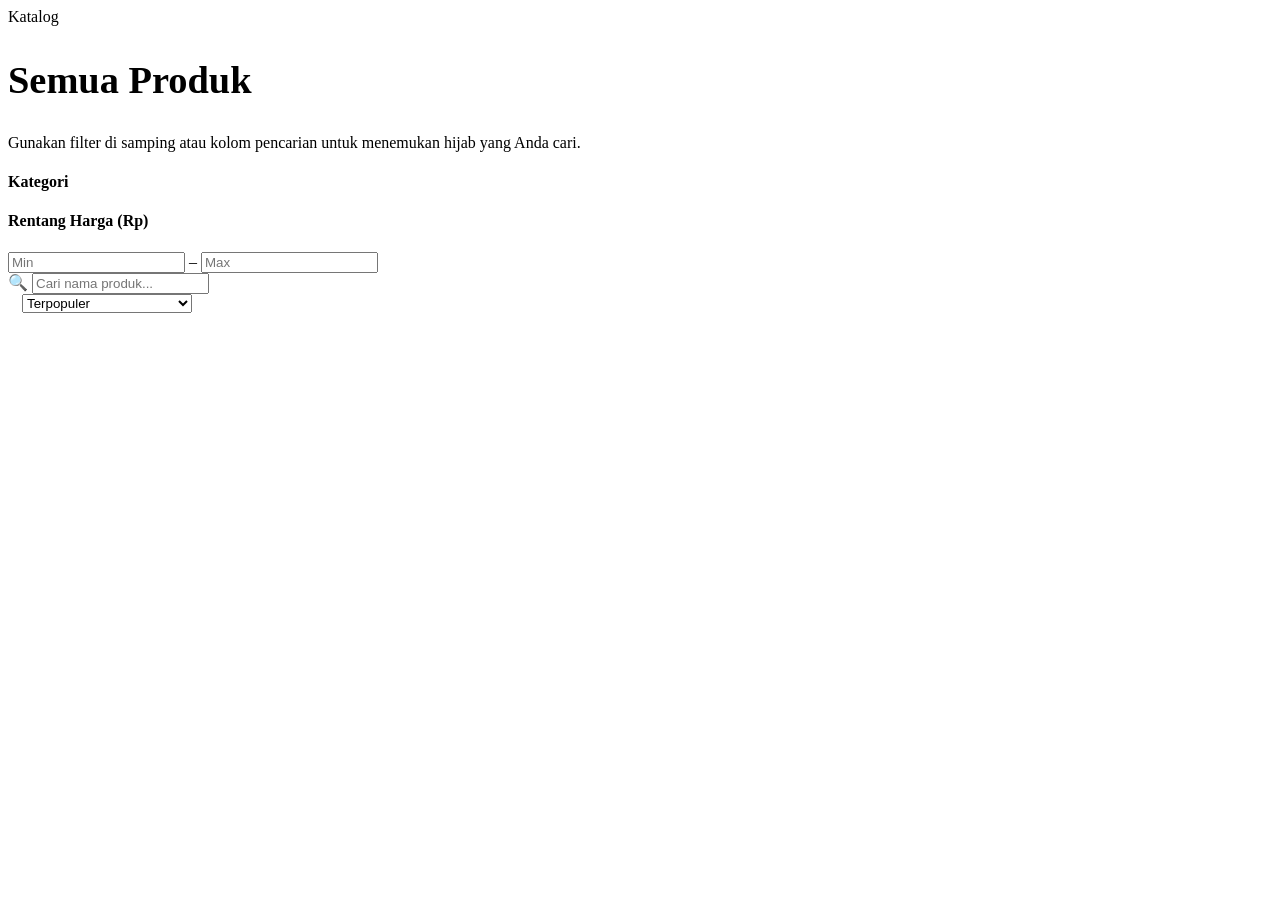
==== categories.html @ 89c9189e "Add files via upload" ====
<!DOCTYPE html>
<html lang="id">
<head>
<meta charset="UTF-8">
<meta name="viewport" content="width=device-width, initial-scale=1.0">
<title>Katalog Produk — Nat's Collection</title>
<meta name="description" content="Jelajahi seluruh koleksi bergo instan, pasmina crinkle, dan segi empat premium Nat's Collection.">
<link rel="stylesheet" href="css/style.css">
<link rel="stylesheet" href="css/darkmode.css">
<link rel="stylesheet" href="css/responsive.css">
</head>
<body>
<header id="site-header"></header>

<section class="section" style="padding-bottom:0">
  <div class="container">
    <span class="eyebrow">Katalog</span>
    <h1 style="font-size:clamp(1.9rem,3vw,2.6rem)">Semua Produk</h1>
    <p class="lead" style="margin-bottom:0">Gunakan filter di samping atau kolom pencarian untuk menemukan hijab yang Anda cari.</p>
  </div>
</section>

<section class="section">
  <div class="container catalog-layout">
    <aside class="filter-panel">
      <div class="filter-group">
        <h4>Kategori</h4>
        <div id="cat-filter-list"></div>
      </div>
      <div class="filter-group">
        <h4>Rentang Harga (Rp)</h4>
        <div class="price-inputs">
          <input type="number" id="price-min" placeholder="Min" min="0" step="10000">
          <span>–</span>
          <input type="number" id="price-max" placeholder="Max" min="0" step="10000">
        </div>
      </div>
    </aside>

    <div>
      <div class="catalog-toolbar">
        <div class="catalog-search">
          <span aria-hidden="true">🔍</span>
          <input type="search" id="catalog-search-input" placeholder="Cari nama produk...">
        </div>
        <div style="display:flex;align-items:center;gap:14px">
          <span class="muted" id="result-count" style="font-size:.85rem"></span>
          <select id="sort-select" class="sort-select">
            <option value="popular">Terpopuler</option>
            <option value="price-asc">Harga: Rendah ke Tinggi</option>
            <option value="price-desc">Harga: Tinggi ke Rendah</option>
            <option value="rating">Rating Tertinggi</option>
          </select>
        </div>
      </div>
      <div class="product-grid" id="catalog-grid"></div>
    </div>
  </div>
</section>

<footer id="site-footer"></footer>
<div id="toast" role="status" aria-live="polite"></div>

<script src="js/data.js"></script>
<script src="js/analytics.js"></script>
<script src="js/script.js"></script>
<script src="js/products.js"></script>
<script src="js/darkmode.js"></script>
<script>
  renderHeader("categories.html");
  renderFooter();
</script>
</body>
</html>
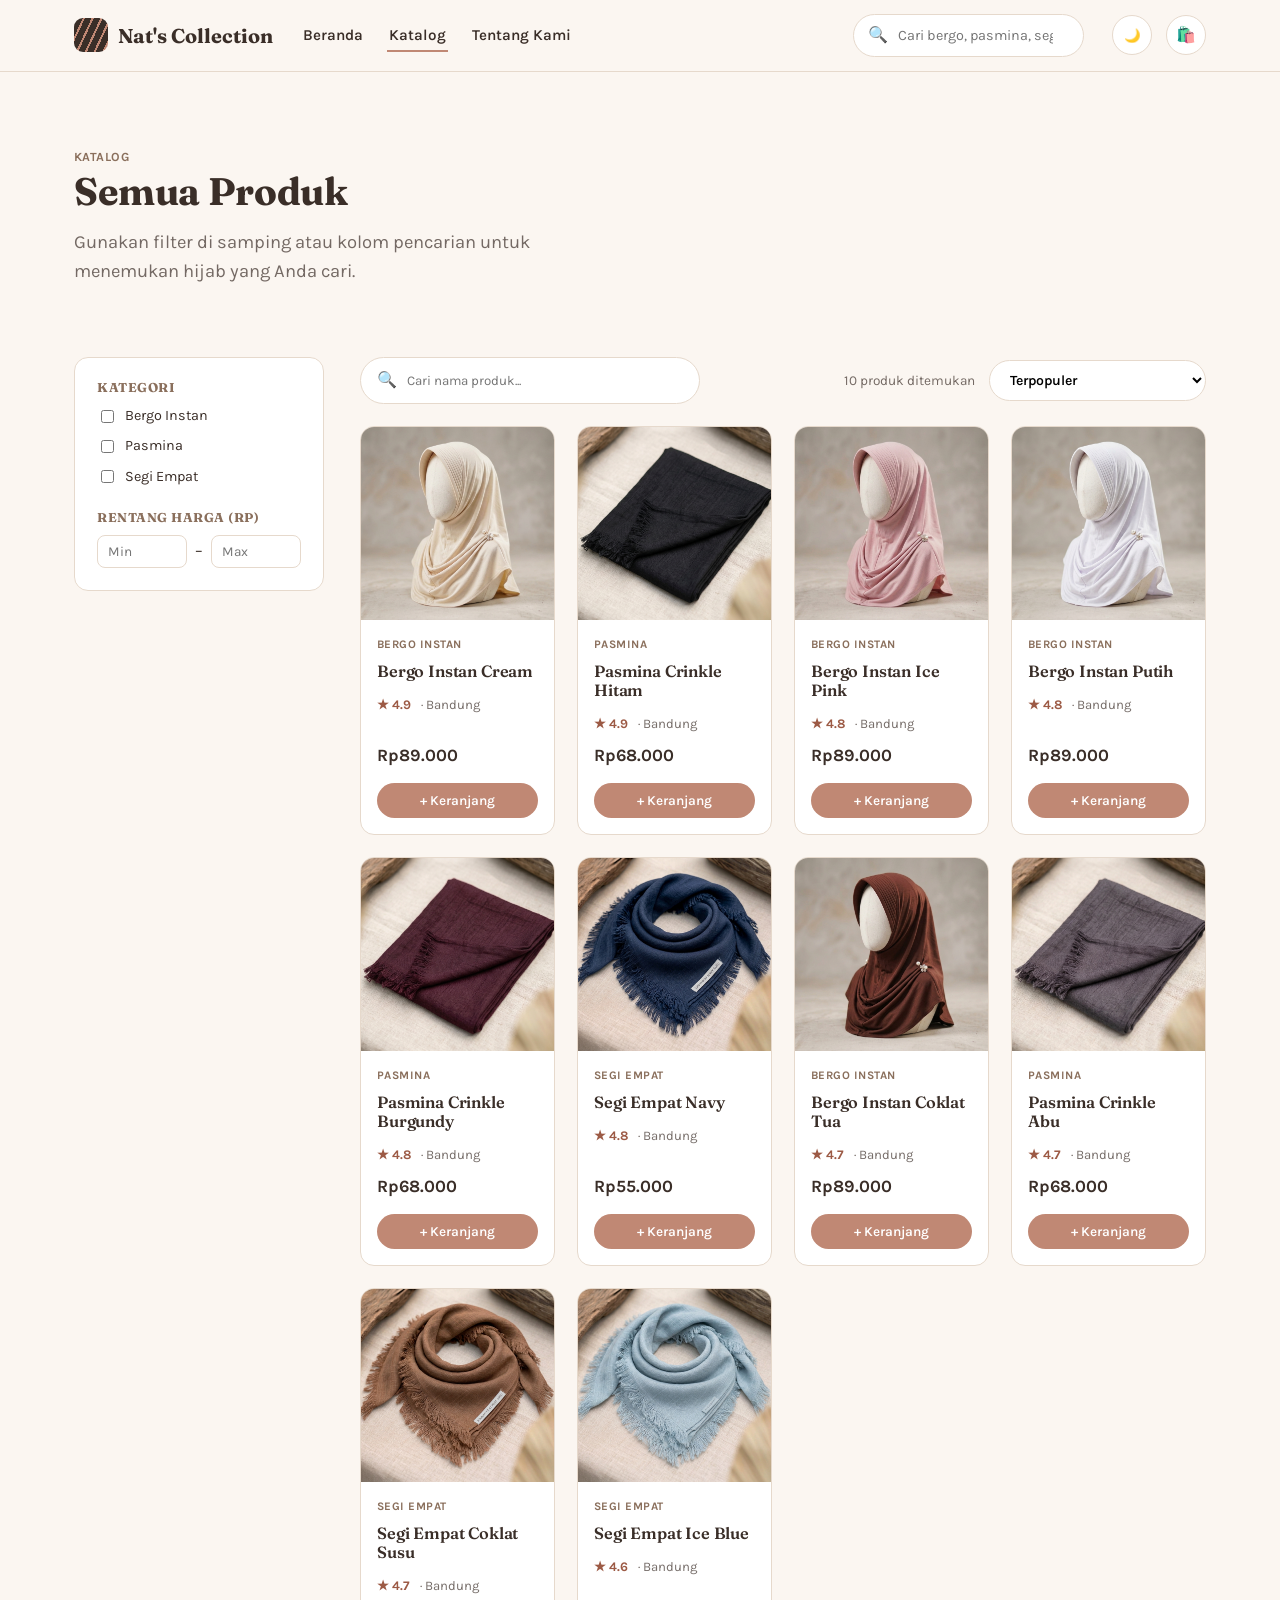
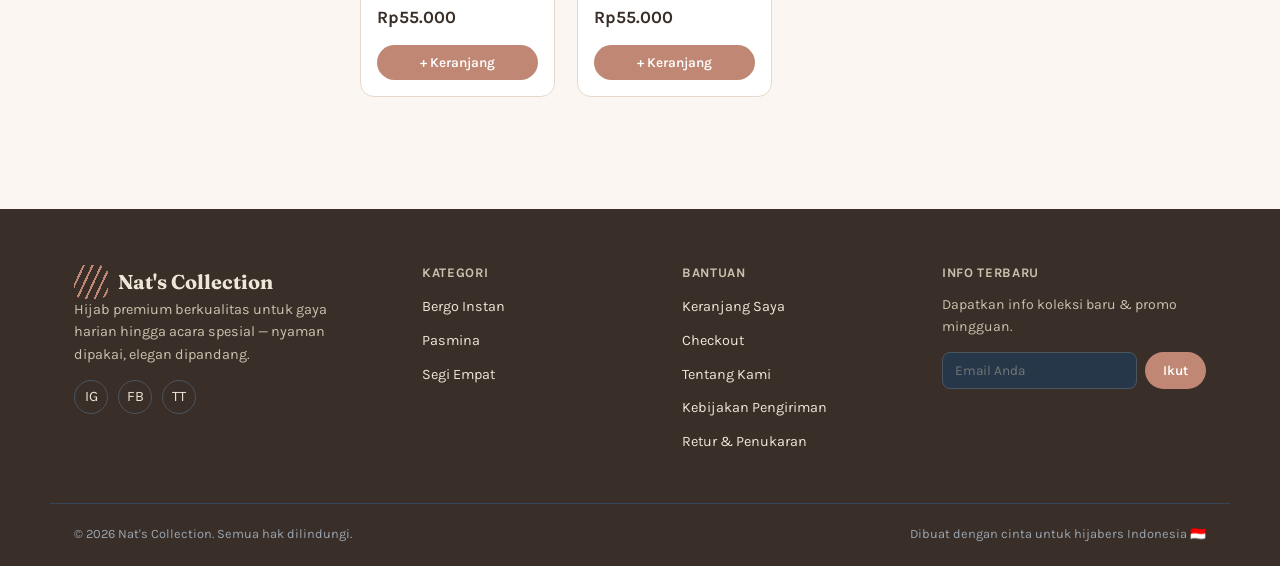
==== commit e4e3339b: "Add files via upload" ====
--- a/categories.html
+++ b/categories.html
@@ -30,9 +30,9 @@
       <div class="filter-group">
         <h4>Rentang Harga (Rp)</h4>
         <div class="price-inputs">
-          <input type="number" id="price-min" placeholder="Min" min="0" step="10000">
+          <input type="number" id="price-min" placeholder="Min" min="30000" step="10000">
           <span>–</span>
-          <input type="number" id="price-max" placeholder="Max" min="0" step="10000">
+          <input type="number" id="price-max" placeholder="Max" min="90000" step="10000">
         </div>
       </div>
     </aside>
--- a/css/style.css
+++ b/css/style.css
@@ -0,0 +1,311 @@
+/* ============================================================
+   Nat's Collection — Core Stylesheet
+   Token system:
+     Warna : --ink #3A2E28, --gold (rose) #C08874, --teal (taupe) #8A6F5C,
+             --paper #FBF6F1, --paper-2 #F3E8DE
+     Tipografi : Fraunces (display) + Karla (teks/UI)
+     Motif   : garis rumbai/tassel berulang sebagai signature elemen
+   ============================================================ */
+
+@import url("https://fonts.googleapis.com/css2?family=Fraunces:ital,opsz,wght@0,9..144,400;0,9..144,600;0,9..144,700;1,9..144,500&family=Karla:wght@400;500;600;700&display=swap");
+
+:root {
+  --ink: #3A2E28;
+  --ink-70: #3A2E28b3;
+  --gold: #C08874;
+  --gold-dark: #9c5a45;
+  --teal: #8A6F5C;
+  --paper: #FBF6F1;
+  --paper-2: #F3E8DE;
+  --line: #E6D9CC;
+  --white: #FFFFFF;
+  --danger: #B3452E;
+  --radius: 14px;
+  --radius-sm: 8px;
+  --shadow: 0 12px 30px -14px rgba(58, 46, 40, 0.28);
+  --font-display: "Fraunces", serif;
+  --font-body: "Karla", sans-serif;
+}
+
+* { box-sizing: border-box; }
+html { scroll-behavior: smooth; }
+
+body {
+  margin: 0;
+  font-family: var(--font-body);
+  color: var(--ink);
+  background: var(--paper);
+  line-height: 1.55;
+  -webkit-font-smoothing: antialiased;
+}
+
+img { max-width: 100%; display: block; }
+a { color: inherit; text-decoration: none; }
+ul { list-style: none; margin: 0; padding: 0; }
+button { font-family: inherit; cursor: pointer; }
+input, select, textarea { font-family: inherit; }
+
+h1, h2, h3, h4 {
+  font-family: var(--font-display);
+  font-weight: 700;
+  line-height: 1.15;
+  margin: 0 0 .4em;
+  letter-spacing: -0.01em;
+}
+h1 { font-size: clamp(2.4rem, 4vw, 3.6rem); }
+h2 { font-size: clamp(1.6rem, 2.6vw, 2.2rem); }
+h3 { font-size: 1.15rem; }
+p { margin: 0 0 1em; }
+
+.container { max-width: 1180px; margin: 0 auto; padding: 0 24px; }
+.section { padding: 72px 0; }
+
+:focus-visible {
+  outline: 3px solid var(--gold);
+  outline-offset: 2px;
+}
+
+/* ---------- Signature motif: rumbai (fringe) divider ---------- */
+.parang-divider {
+  height: 14px;
+  background-image: repeating-linear-gradient(115deg, var(--gold) 0 3px, transparent 3px 18px),
+                     repeating-linear-gradient(115deg, var(--teal) 9px 12px, transparent 12px 27px);
+  opacity: .9;
+}
+
+/* ---------- Buttons ---------- */
+.btn {
+  display: inline-flex;
+  align-items: center;
+  gap: 8px;
+  padding: 13px 26px;
+  border-radius: 999px;
+  font-weight: 600;
+  font-size: .95rem;
+  border: 2px solid transparent;
+  transition: transform .15s ease, box-shadow .15s ease, background .15s ease;
+}
+.btn:hover { transform: translateY(-1px); }
+.btn-primary { background: var(--gold); color: var(--white); }
+.btn-primary:hover { background: var(--gold-dark); box-shadow: var(--shadow); }
+.btn-secondary { background: transparent; border-color: var(--ink); color: var(--ink); }
+.btn-secondary:hover { background: var(--ink); color: var(--paper); }
+.btn-ghost { background: transparent; color: var(--ink); border-color: var(--line); }
+.btn-ghost:hover { border-color: var(--ink); }
+.btn-block { width: 100%; justify-content: center; }
+.btn-sm { padding: 8px 16px; font-size: .85rem; }
+.btn[disabled] { opacity: .5; cursor: not-allowed; transform: none; }
+
+/* ---------- Header ---------- */
+.nav {
+  position: sticky; top: 0; z-index: 40;
+  background: var(--paper); border-bottom: 1px solid var(--line);
+}
+.nav-inner {
+  max-width: 1180px; margin: 0 auto; padding: 14px 24px;
+  display: flex; align-items: center; gap: 28px;
+}
+.brand { display: flex; align-items: center; gap: 10px; font-family: var(--font-display); font-weight: 700; font-size: 1.25rem; color: var(--ink); }
+.brand-mark {
+  width: 34px; height: 34px; border-radius: 9px;
+  background: var(--ink);
+  background-image: repeating-linear-gradient(115deg, var(--gold) 0 2px, transparent 2px 8px);
+  flex-shrink: 0;
+}
+.nav-links { display: flex; gap: 22px; margin-right: auto; }
+.nav-links a { font-weight: 600; font-size: .95rem; padding: 6px 2px; border-bottom: 2px solid transparent; }
+.nav-links a:hover, .nav-links a.active { border-color: var(--gold); }
+.nav-actions { display: flex; align-items: center; gap: 14px; }
+.icon-btn {
+  position: relative; width: 40px; height: 40px; border-radius: 999px;
+  border: 1px solid var(--line); background: var(--white);
+  display: flex; align-items: center; justify-content: center;
+}
+.icon-btn:hover { border-color: var(--ink); }
+.cart-badge {
+  position: absolute; top: -6px; right: -6px; min-width: 18px; height: 18px;
+  border-radius: 999px; background: var(--gold); color: #fff; font-size: .68rem;
+  font-weight: 700; display: flex; align-items: center; justify-content: center; padding: 0 4px;
+}
+.nav-search {
+  display: flex; align-items: center; gap: 8px;
+  border: 1px solid var(--line); border-radius: 999px; padding: 8px 14px;
+  background: var(--white); min-width: 200px;
+}
+.nav-search input { border: none; outline: none; background: transparent; width: 100%; font-size: .9rem; }
+.nav-toggle { display: none; }
+
+/* ---------- Hero ---------- */
+.hero { background: var(--paper-2); }
+.hero-inner {
+  max-width: 1180px; margin: 0 auto; padding: 84px 24px;
+  display: grid; grid-template-columns: 1.1fr .9fr; gap: 56px; align-items: center;
+}
+.hero-eyebrow { display: inline-block; color: var(--teal); font-weight: 700; letter-spacing: .04em; font-size: .8rem; margin-bottom: 14px; text-transform: uppercase; }
+.lead { font-size: 1.15rem; color: var(--ink-70); max-width: 46ch; }
+.hero-cta { display: flex; gap: 14px; margin-top: 8px; flex-wrap: wrap; }
+.hero-visual svg { width: 100%; height: auto; border-radius: 20px; box-shadow: var(--shadow); }
+
+/* ---------- Section head ---------- */
+.section-head { display: flex; justify-content: space-between; align-items: flex-end; margin-bottom: 34px; gap: 20px; flex-wrap: wrap; }
+.eyebrow { color: var(--teal); font-weight: 700; text-transform: uppercase; letter-spacing: .04em; font-size: .78rem; }
+.link-btn { font-weight: 700; color: var(--gold); white-space: nowrap; }
+.link-btn:hover { text-decoration: underline; }
+
+/* ---------- Category grid ---------- */
+.cat-grid { display: grid; grid-template-columns: repeat(6, 1fr); gap: 18px; }
+.cat-card {
+  background: var(--white); border: 1px solid var(--line); border-radius: var(--radius);
+  padding: 22px 18px; display: flex; flex-direction: column; gap: 6px;
+  transition: box-shadow .15s ease, transform .15s ease;
+}
+.cat-card:hover { box-shadow: var(--shadow); transform: translateY(-3px); }
+.cat-icon {
+  width: 40px; height: 40px; border-radius: 10px; color: #fff;
+  display: flex; align-items: center; justify-content: center;
+  font-family: var(--font-display); font-weight: 700; margin-bottom: 6px;
+}
+.cat-card p { font-size: .85rem; color: var(--ink-70); margin: 0; }
+
+/* ---------- Product grid & card ---------- */
+.product-grid { display: grid; grid-template-columns: repeat(4, 1fr); gap: 22px; }
+.product-card {
+  background: var(--white); border: 1px solid var(--line); border-radius: var(--radius);
+  overflow: hidden; display: flex; flex-direction: column;
+  transition: box-shadow .15s ease, transform .15s ease;
+}
+.product-card:hover { box-shadow: var(--shadow); transform: translateY(-3px); }
+.product-thumb {
+  aspect-ratio: 1 / 1; position: relative; display: flex; align-items: center; justify-content: center;
+  cursor: pointer; overflow: hidden; background: var(--paper-2);
+}
+.product-thumb img {
+  width: 100%; height: 100%; object-fit: cover; object-position: top center;
+  transition: transform .3s ease;
+}
+.product-card:hover .product-thumb img { transform: scale(1.04); }
+.product-body { padding: 16px; display: flex; flex-direction: column; gap: 8px; flex: 1; }
+.product-cat { font-size: .72rem; text-transform: uppercase; letter-spacing: .04em; color: var(--teal); font-weight: 700; }
+.product-name { font-family: var(--font-display); font-weight: 600; font-size: 1.02rem; cursor: pointer; }
+.product-name:hover { color: var(--gold-dark); }
+.product-meta { display: flex; align-items: center; gap: 10px; font-size: .82rem; color: var(--ink-70); }
+.rating { display: flex; align-items: center; gap: 4px; color: var(--gold-dark); font-weight: 700; }
+.product-price { font-weight: 700; font-size: 1.08rem; margin-top: auto; }
+.product-actions { display: flex; gap: 8px; margin-top: 6px; }
+
+/* ---------- Footer ---------- */
+footer {
+  background: var(--ink); color: #EDE7D8; padding: 56px 0 22px; margin-top: 40px;
+}
+.footer-grid { display: grid; grid-template-columns: 1.4fr 1fr 1fr 1.2fr; gap: 40px; }
+.footer-brand p { color: #C9C2AD; font-size: .9rem; max-width: 32ch; }
+footer h4 { font-family: var(--font-body); font-size: .82rem; text-transform: uppercase; letter-spacing: .05em; color: #C9C2AD; margin-bottom: 14px; }
+footer li { margin-bottom: 9px; }
+footer a { color: #EDE7D8; font-size: .9rem; }
+footer a:hover { color: var(--gold); }
+.footer-social { display: flex; gap: 10px; margin-top: 14px; }
+.footer-social a { width: 34px; height: 34px; border-radius: 999px; border: 1px solid #4A5560; display: flex; align-items: center; justify-content: center; }
+.newsletter-form { display: flex; gap: 8px; margin-top: 10px; }
+.newsletter-form input { flex: 1; border-radius: 8px; border: 1px solid #4A5560; background: #26374a; color: #fff; padding: 10px 12px; font-size: .85rem; }
+.footer-bottom { border-top: 1px solid #33465a; margin-top: 40px; padding-top: 20px; display: flex; justify-content: space-between; font-size: .8rem; color: #9AA6B2; flex-wrap: wrap; gap: 10px; }
+
+/* ---------- Toast ---------- */
+#toast {
+  position: fixed; bottom: 26px; left: 50%; transform: translate(-50%, 20px);
+  background: var(--ink); color: var(--paper); padding: 13px 22px; border-radius: 999px;
+  font-size: .88rem; font-weight: 600; opacity: 0; pointer-events: none; z-index: 100;
+  transition: opacity .25s ease, transform .25s ease; box-shadow: var(--shadow);
+}
+#toast.show { opacity: 1; transform: translate(-50%, 0); }
+
+/* ---------- Modal ---------- */
+.modal-overlay {
+  position: fixed; inset: 0; background: rgba(30,42,56,.55); z-index: 90;
+  display: none; align-items: center; justify-content: center; padding: 20px;
+}
+.modal-overlay.open { display: flex; }
+.modal {
+  background: var(--paper); border-radius: 18px; max-width: 860px; width: 100%;
+  max-height: 88vh; overflow-y: auto; position: relative; box-shadow: var(--shadow);
+}
+.modal-close {
+  position: absolute; top: 14px; right: 14px; width: 36px; height: 36px; border-radius: 999px;
+  background: var(--white); border: 1px solid var(--line); font-size: 1.1rem; z-index: 2;
+}
+.modal-grid { display: grid; grid-template-columns: 1fr 1fr; }
+.modal-visual { aspect-ratio: 1/1; display: flex; align-items: center; justify-content: center; border-radius: 18px 0 0 18px; overflow: hidden; background: var(--paper-2); }
+.modal-visual img { width: 100%; height: 100%; object-fit: cover; object-position: top center; }
+.modal-info { padding: 34px; display: flex; flex-direction: column; gap: 12px; }
+.qty-row { display: flex; align-items: center; gap: 12px; margin: 8px 0; }
+.qty-control { display: flex; align-items: center; border: 1px solid var(--line); border-radius: 999px; overflow: hidden; }
+.qty-control button { width: 34px; height: 34px; background: var(--white); border: none; font-size: 1rem; }
+.qty-control button:hover { background: var(--paper-2); }
+.qty-control input { width: 42px; text-align: center; border: none; font-weight: 700; }
+.tag-row { display: flex; gap: 6px; flex-wrap: wrap; }
+.tag { background: var(--paper-2); border-radius: 999px; padding: 4px 11px; font-size: .76rem; font-weight: 600; color: var(--ink-70); }
+
+/* ---------- Catalog page ---------- */
+.catalog-layout { display: grid; grid-template-columns: 250px 1fr; gap: 36px; align-items: start; }
+.filter-panel { background: var(--white); border: 1px solid var(--line); border-radius: var(--radius); padding: 22px; position: sticky; top: 90px; }
+.filter-group { margin-bottom: 22px; }
+.filter-group:last-child { margin-bottom: 0; }
+.filter-group h4 { font-size: .8rem; text-transform: uppercase; letter-spacing: .04em; color: var(--teal); margin-bottom: 10px; }
+.filter-check { display: flex; align-items: center; gap: 8px; margin-bottom: 8px; font-size: .9rem; }
+.price-inputs { display: flex; gap: 8px; align-items: center; }
+.price-inputs input { width: 100%; padding: 8px 10px; border: 1px solid var(--line); border-radius: 8px; font-size: .85rem; }
+.catalog-toolbar { display: flex; justify-content: space-between; align-items: center; margin-bottom: 22px; gap: 14px; flex-wrap: wrap; }
+.catalog-search { display: flex; gap: 8px; align-items: center; border: 1px solid var(--line); border-radius: 999px; padding: 10px 16px; background: var(--white); flex: 1; max-width: 340px; }
+.catalog-search input { border: none; outline: none; background: transparent; width: 100%; }
+.sort-select { border: 1px solid var(--line); border-radius: 999px; padding: 10px 16px; background: var(--white); font-weight: 600; font-size: .88rem; }
+.empty-state { text-align: center; padding: 60px 20px; color: var(--ink-70); }
+
+/* ---------- Cart page ---------- */
+.cart-layout { display: grid; grid-template-columns: 1fr 340px; gap: 36px; align-items: start; }
+.cart-item { display: grid; grid-template-columns: 74px 1fr auto auto; gap: 16px; align-items: center; padding: 18px 0; border-bottom: 1px solid var(--line); }
+.cart-thumb { width: 74px; height: 74px; border-radius: 10px; overflow: hidden; background: var(--paper-2); flex-shrink: 0; }
+.cart-thumb img { width: 100%; height: 100%; object-fit: cover; object-position: top center; }
+.cart-remove { color: var(--danger); font-size: .82rem; font-weight: 700; margin-top: 6px; }
+.summary-box { background: var(--white); border: 1px solid var(--line); border-radius: var(--radius); padding: 24px; position: sticky; top: 90px; }
+.summary-row { display: flex; justify-content: space-between; margin-bottom: 12px; font-size: .92rem; }
+.summary-row.total { font-weight: 700; font-size: 1.15rem; border-top: 1px solid var(--line); padding-top: 14px; margin-top: 14px; }
+.promo-row { display: flex; gap: 8px; margin: 14px 0; }
+.promo-row input { flex: 1; padding: 10px 12px; border: 1px solid var(--line); border-radius: 8px; }
+
+/* ---------- Checkout page ---------- */
+.checkout-layout { display: grid; grid-template-columns: 1.3fr 1fr; gap: 40px; align-items: start; }
+.form-card { background: var(--white); border: 1px solid var(--line); border-radius: var(--radius); padding: 28px; margin-bottom: 22px; }
+.form-row { display: grid; grid-template-columns: 1fr 1fr; gap: 14px; margin-bottom: 14px; }
+.field { display: flex; flex-direction: column; gap: 6px; }
+.field.full { grid-column: 1 / -1; }
+.field label { font-size: .82rem; font-weight: 700; }
+.field input, .field select, .field textarea {
+  padding: 11px 13px; border: 1px solid var(--line); border-radius: 8px; font-size: .92rem; background: var(--paper);
+}
+.field input:focus, .field select:focus, .field textarea:focus { outline: 2px solid var(--gold); border-color: var(--gold); }
+.field-error { color: var(--danger); font-size: .78rem; display: none; }
+.field.invalid input, .field.invalid select { border-color: var(--danger); }
+.field.invalid .field-error { display: block; }
+.pay-option { border: 1px solid var(--line); border-radius: 10px; padding: 14px 16px; display: flex; align-items: center; gap: 12px; margin-bottom: 10px; cursor: pointer; }
+.pay-option:has(input:checked) { border-color: var(--gold); background: #FBF1E1; }
+.pay-option input { accent-color: var(--gold); }
+.pay-detail { display: none; margin-top: 10px; padding-top: 10px; border-top: 1px dashed var(--line); }
+.pay-detail.show { display: block; }
+.qris-box { display: flex; flex-direction: column; align-items: center; text-align: center; gap: 10px; padding: 10px 0 4px; }
+.qris-box img { width: 180px; height: 180px; border-radius: 10px; border: 1px solid var(--line); background: #fff; padding: 8px; }
+.qris-timer { font-weight: 700; color: var(--gold-dark); font-size: .95rem; }
+.qris-box .muted { font-size: .8rem; max-width: 280px; }
+.order-success { text-align: center; padding: 60px 20px; }
+.order-success .check { width: 76px; height: 76px; border-radius: 999px; background: var(--teal); color: #fff; display: flex; align-items: center; justify-content: center; margin: 0 auto 18px; font-size: 2rem; }
+
+/* ---------- About / Business overview page ---------- */
+.about-block { max-width: 820px; }
+.about-block h2 { margin-top: 1.4em; }
+.stat-grid { display: grid; grid-template-columns: repeat(3, 1fr); gap: 18px; margin: 26px 0; }
+.stat-card { background: var(--white); border: 1px solid var(--line); border-radius: var(--radius); padding: 20px; }
+.stat-card .num { font-family: var(--font-display); font-size: 2rem; font-weight: 700; color: var(--gold-dark); }
+.stat-card .label { font-size: .85rem; color: var(--ink-70); }
+
+/* ---------- Utility ---------- */
+.muted { color: var(--ink-70); }
+.center { text-align: center; }
+.mt-lg { margin-top: 40px; }
--- a/css/darkmode.css
+++ b/css/darkmode.css
@@ -0,0 +1,32 @@
+/* ============================================================
+   Nat's Collection — Dark Mode
+   Diaktifkan dengan class .dark-mode di <body> (lihat js/darkmode.js)
+   ============================================================ */
+
+body.dark-mode {
+  --ink: #F3E8DE;
+  --ink-70: #D8C7B8;
+  --paper: #201814;
+  --paper-2: #2A211B;
+  --line: #453832;
+  --white: #2A211B;
+  --gold: #D6A08C;
+  --gold-dark: #E8B79F;
+  --teal: #B49A87;
+}
+
+body.dark-mode .nav { background: var(--paper); border-color: var(--line); }
+body.dark-mode .btn-primary { color: #201814; }
+body.dark-mode .btn-secondary { border-color: var(--ink); color: var(--ink); }
+body.dark-mode .btn-secondary:hover { background: var(--ink); color: var(--paper); }
+body.dark-mode footer { background: #17110D; }
+body.dark-mode .hero-visual svg rect:first-child { fill: #17110D; }
+body.dark-mode .pay-option:has(input:checked) { background: #332720; }
+body.dark-mode .icon-btn, body.dark-mode .newsletter-form input { background: var(--paper-2); color: var(--ink); }
+body.dark-mode ::selection { background: var(--gold); color: #201814; }
+
+/* Dark mode toggle icon swap */
+.dm-icon-moon { display: inline; }
+.dm-icon-sun { display: none; }
+body.dark-mode .dm-icon-moon { display: none; }
+body.dark-mode .dm-icon-sun { display: inline; }
--- a/css/responsive.css
+++ b/css/responsive.css
@@ -0,0 +1,67 @@
+/* ============================================================
+   Nat's Collection — Responsive Rules
+   Breakpoints: >1180 desktop · 900–1180 tablet landscape ·
+                600–900 tablet portrait · <600 mobile
+   ============================================================ */
+
+/* ---------- Tablet landscape ---------- */
+@media (max-width: 1180px) {
+  .cat-grid { grid-template-columns: repeat(3, 1fr); }
+  .product-grid { grid-template-columns: repeat(3, 1fr); }
+  .footer-grid { grid-template-columns: 1fr 1fr; }
+  .checkout-layout { grid-template-columns: 1fr; }
+}
+
+/* ---------- Tablet portrait ---------- */
+@media (max-width: 900px) {
+  .hero-inner { grid-template-columns: 1fr; padding: 56px 24px; }
+  .hero-visual { max-width: 340px; margin: 0 auto; }
+  .catalog-layout { grid-template-columns: 1fr; }
+  .filter-panel { position: static; margin-bottom: 24px; }
+  .cart-layout { grid-template-columns: 1fr; }
+  .summary-box { position: static; }
+  .nav-search { display: none; }
+  .modal-grid { grid-template-columns: 1fr; }
+  .modal-visual { border-radius: 18px 18px 0 0; aspect-ratio: 16/9; }
+}
+
+/* ---------- Mobile ---------- */
+@media (max-width: 600px) {
+  .section { padding: 48px 0; }
+  .container { padding: 0 18px; }
+  h1 { font-size: 2rem; }
+  .cat-grid { grid-template-columns: repeat(2, 1fr); }
+  .product-grid { grid-template-columns: repeat(2, 1fr); }
+  .footer-grid { grid-template-columns: 1fr; gap: 28px; }
+  .footer-bottom { flex-direction: column; text-align: center; }
+  .hero-cta { flex-direction: column; }
+  .hero-cta .btn { width: 100%; justify-content: center; }
+
+  .nav-inner { padding: 12px 18px; flex-wrap: wrap; }
+  .nav-links {
+    order: 4; width: 100%; margin-right: 0; display: none;
+    flex-direction: column; gap: 2px; padding-top: 10px; border-top: 1px solid var(--line); margin-top: 10px;
+  }
+  .nav-links.open { display: flex; }
+  .nav-toggle {
+    display: flex; align-items: center; justify-content: center;
+    width: 40px; height: 40px; border-radius: 999px; border: 1px solid var(--line); background: var(--white);
+    margin-left: auto;
+  }
+
+  .cart-item { grid-template-columns: 56px 1fr; grid-template-areas: "thumb name" "thumb qty" "thumb price"; row-gap: 6px; }
+  .cart-thumb { grid-area: thumb; width: 56px; height: 56px; }
+  .cart-item > .cart-name-block { grid-area: name; }
+  .cart-item > .qty-control { grid-area: qty; }
+  .cart-item > .cart-price-block { grid-area: price; text-align: left; }
+
+  .form-row { grid-template-columns: 1fr; }
+  .stat-grid { grid-template-columns: 1fr; }
+  .section-head { flex-direction: column; align-items: flex-start; }
+}
+
+/* ---------- Reduced motion ---------- */
+@media (prefers-reduced-motion: reduce) {
+  html { scroll-behavior: auto; }
+  * { animation-duration: .001ms !important; transition-duration: .001ms !important; }
+}
